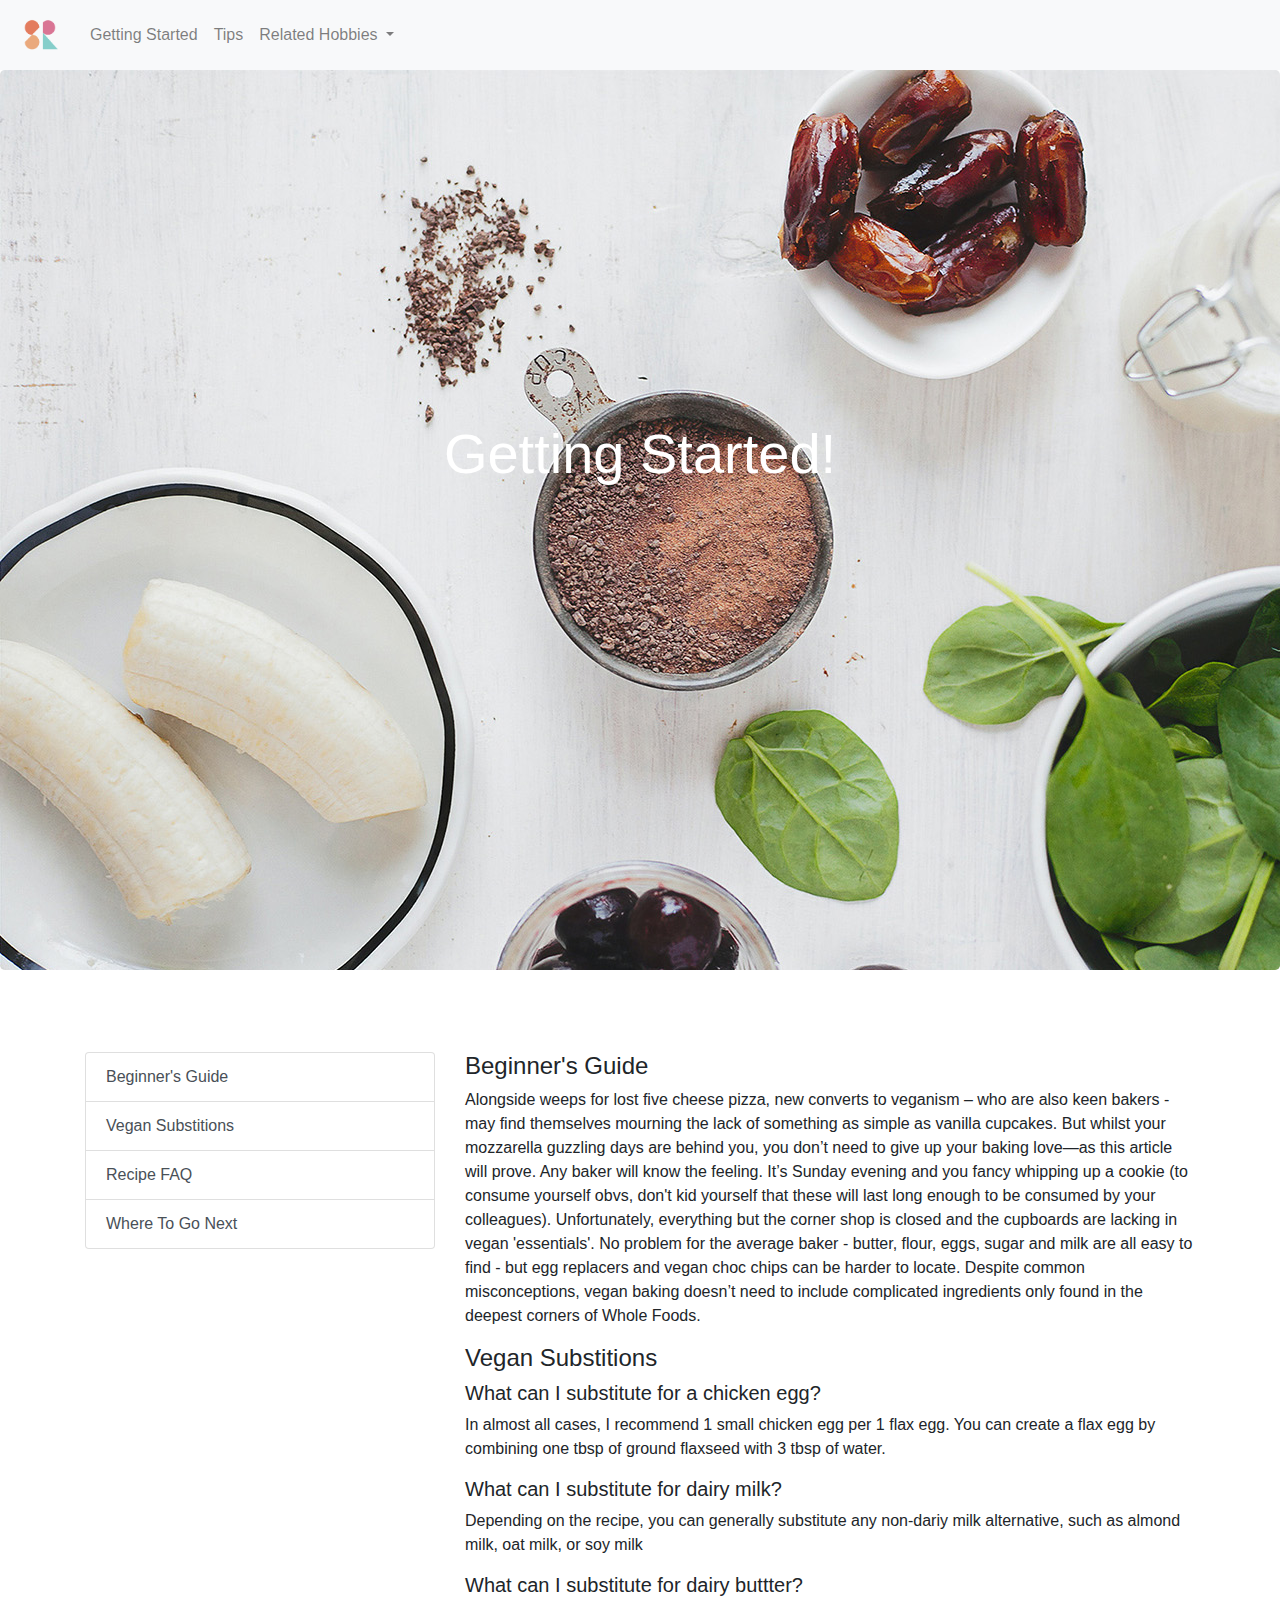
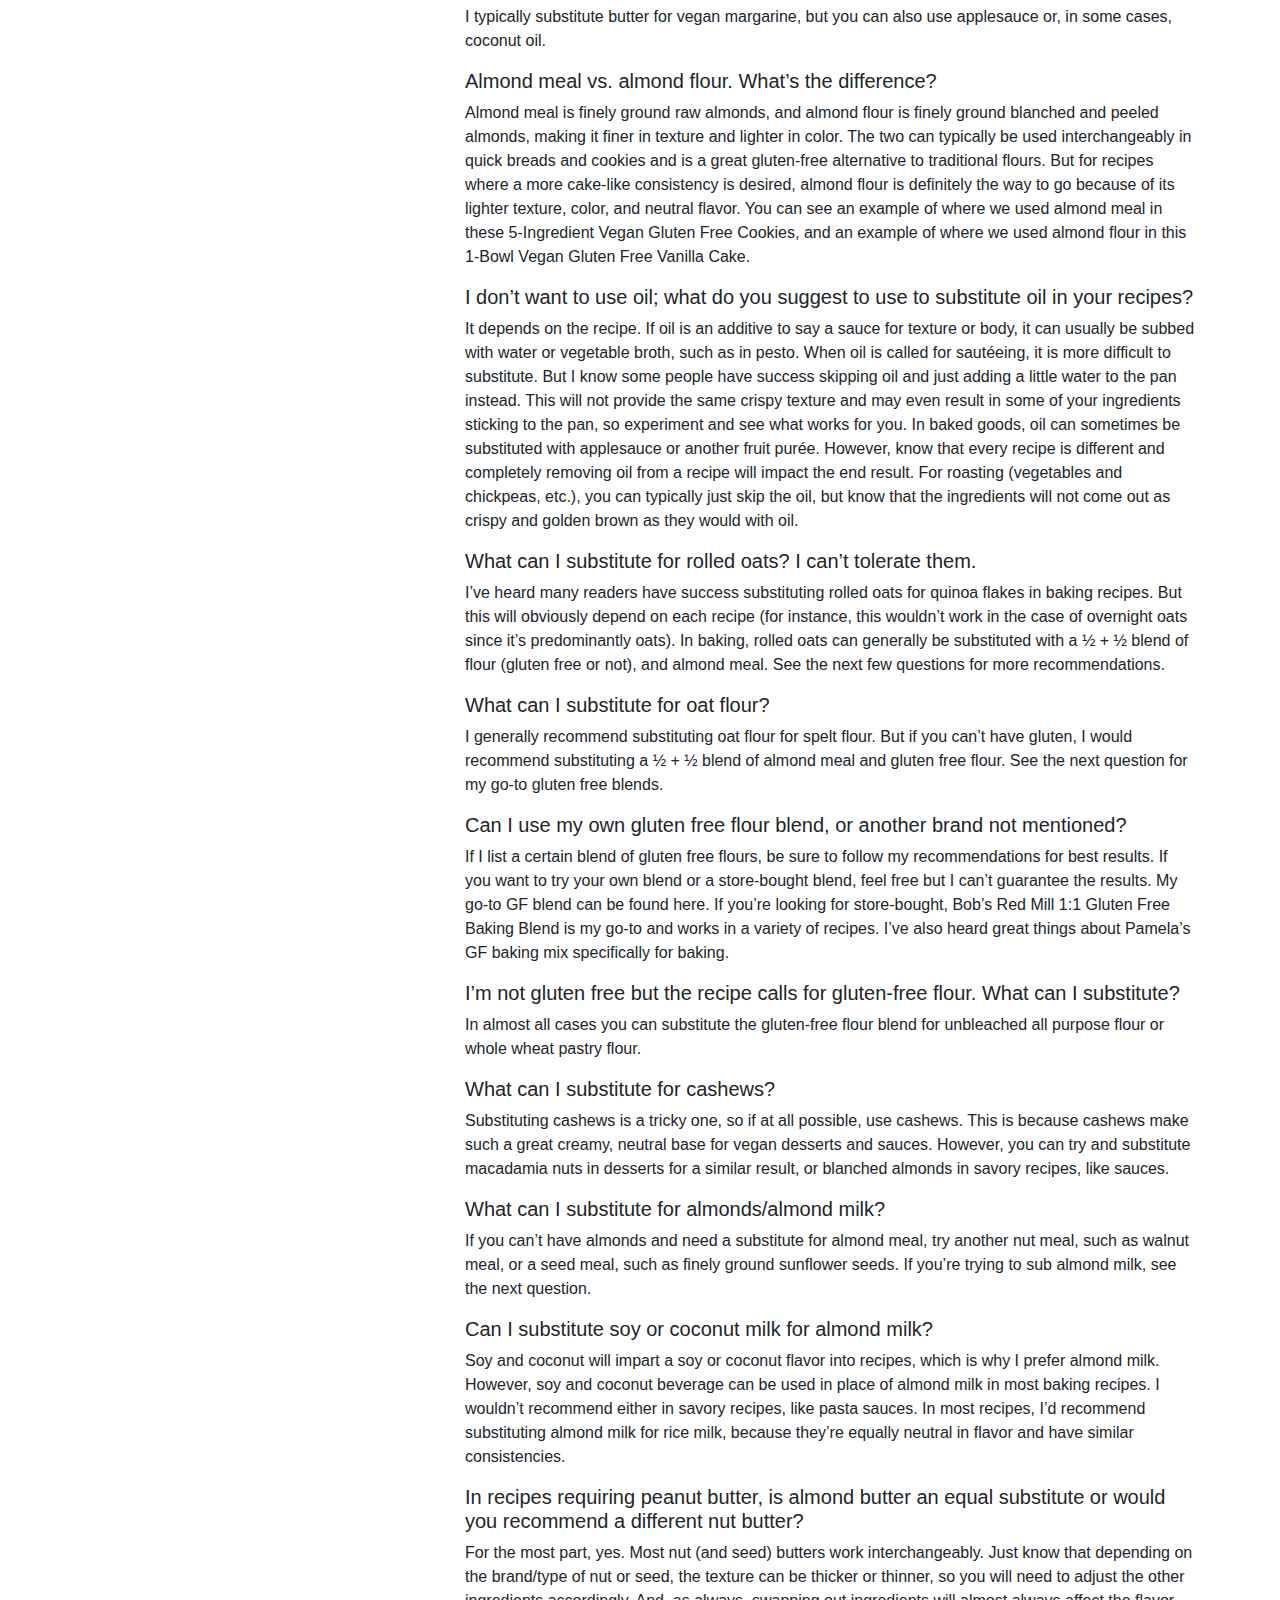
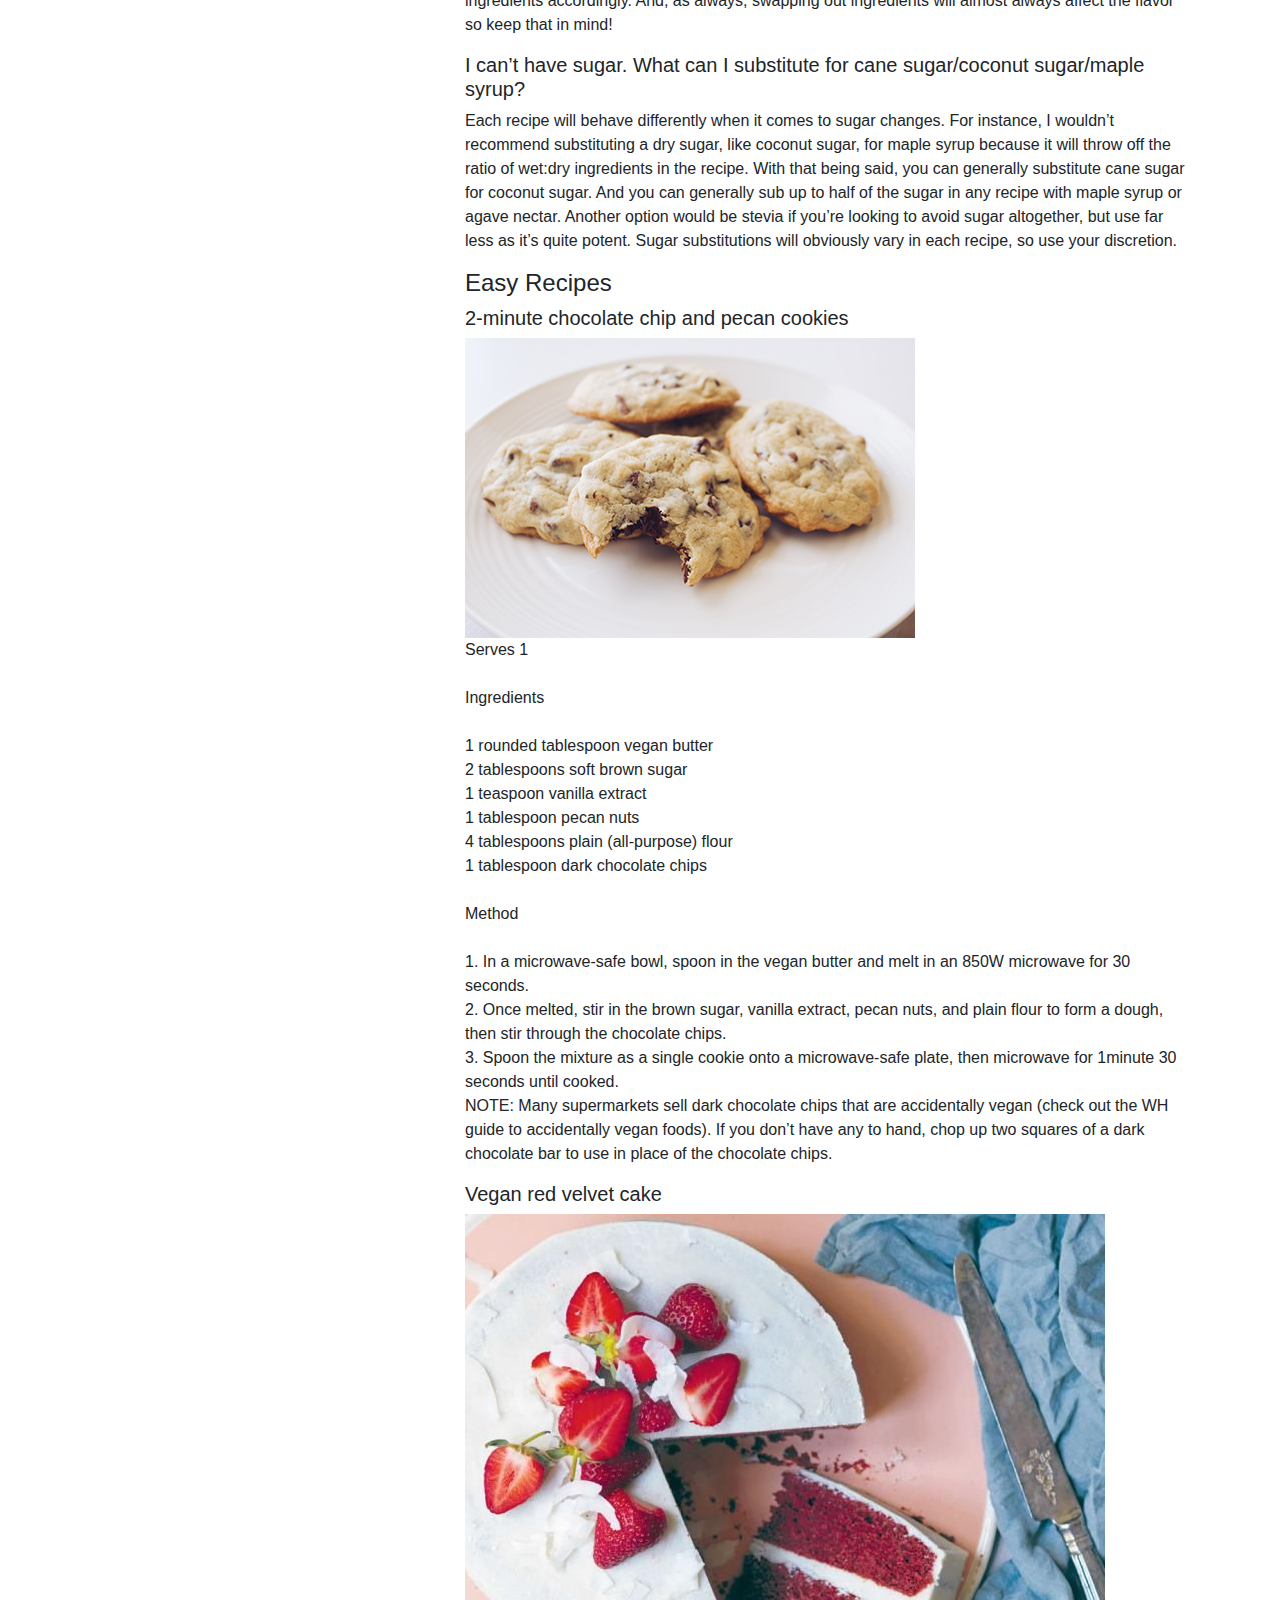
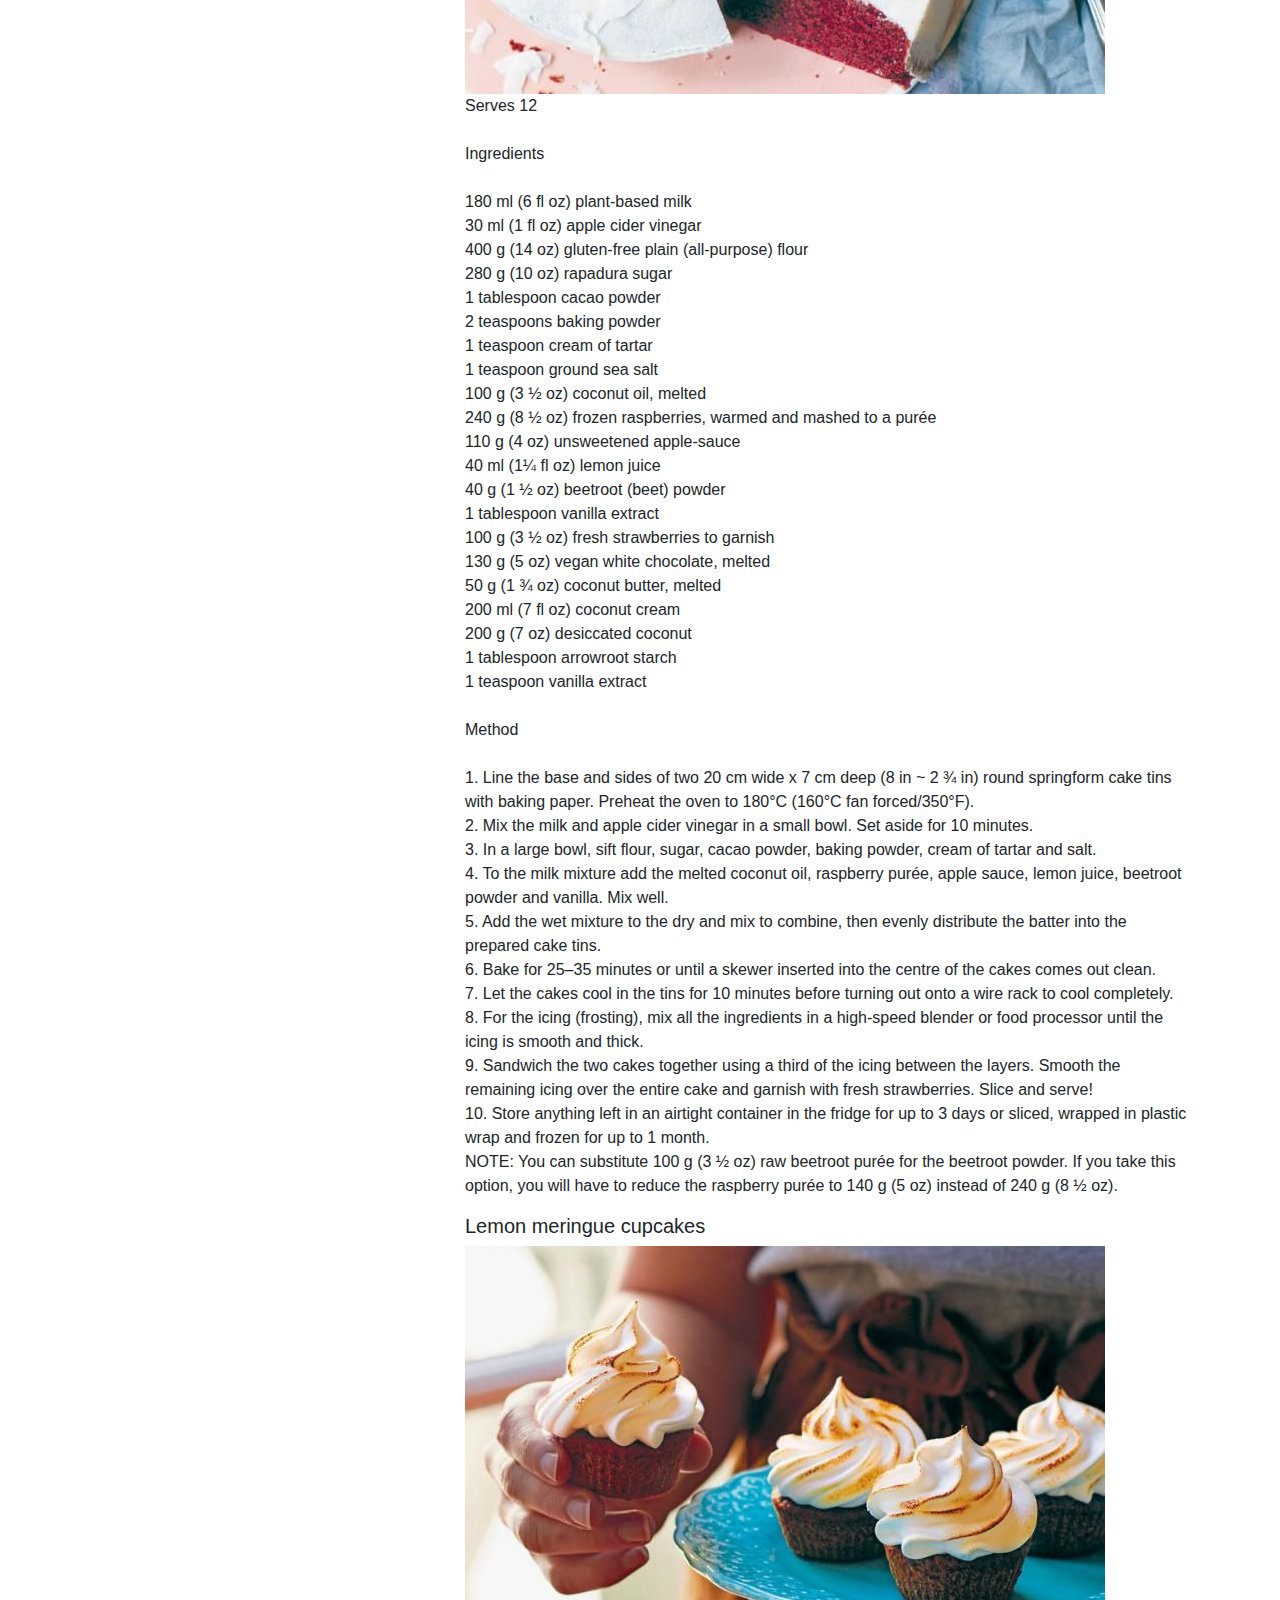
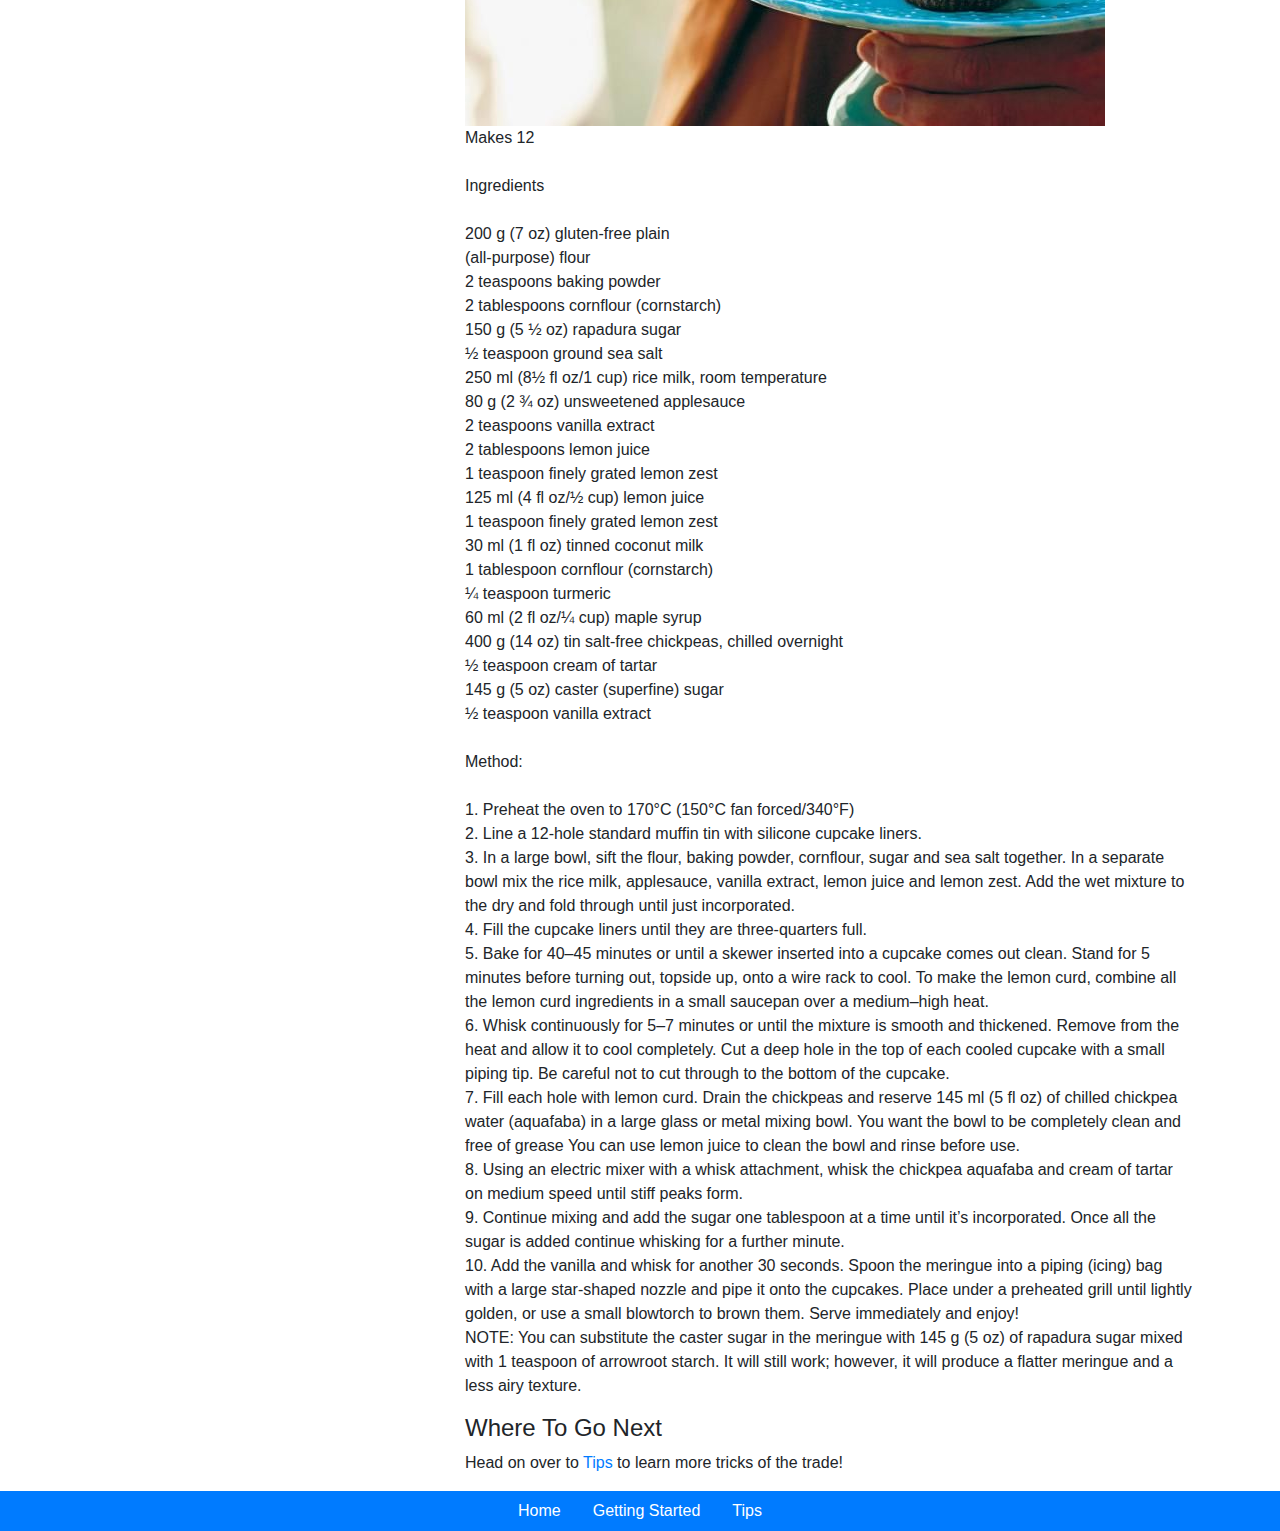
==== start.html @ 3a3c71f6 "Full Website" ====
<!DOCTYPE html>
<html>
<head>
    <link rel="stylesheet" href="https://maxcdn.bootstrapcdn.com/bootstrap/4.0.0/css/bootstrap.min.css" integrity="sha384-Gn5384xqQ1aoWXA+058RXPxPg6fy4IWvTNh0E263XmFcJlSAwiGgFAW/dAiS6JXm" crossorigin="anonymous">
    <link rel="stylesheet" href="css/index.css">
    <!-- Global site tag (gtag.js) - Google Analytics -->
<script async src="https://www.googletagmanager.com/gtag/js?id=G-01K3F61V5T"></script>
<script>
  window.dataLayer = window.dataLayer || [];
  function gtag(){dataLayer.push(arguments);}
  gtag('js', new Date());

  gtag('config', 'G-01K3F61V5T');
</script>
</head>
<body>
    <nav class="navbar navbar-expand-lg navbar-light bg-light">
        <a class="navbar-brand" href="index.html"><img src="images/logo-01.png"></a>
        <button class="navbar-toggler" type="button" data-toggle="collapse" data-target="#navbarSupportedContent" aria-controls="navbarSupportedContent" aria-expanded="false" aria-label="Toggle navigation">
          <span class="navbar-toggler-icon"></span>
        </button>
      
        <div class="collapse navbar-collapse" id="navbarSupportedContent">
          <ul class="navbar-nav mr-auto">
            <li class="nav-item">
              <a class="nav-link" href="start.html">Getting Started <span class="sr-only">(current)</span></a>
            </li>
            <li class="nav-item">
              <a class="nav-link" href="tips.html">Tips</a>
            </li>
            <li class="nav-item dropdown">
              <a class="nav-link dropdown-toggle" href="#" id="navbarDropdown" role="button" data-toggle="dropdown" aria-haspopup="true" aria-expanded="false">
                Related Hobbies
              </a>
              <div class="dropdown-menu" aria-labelledby="navbarDropdown">
                <a class="dropdown-item" href="https://morningchores.com/basic-cake-decoration-tips/" target="_blank">Cake Decorating</a>
                <a class="dropdown-item" href="https://earthofmaria.com/vegan-cooking-tips-for-beginners/" target="_blank">Vegan Cooking</a>
                <a class="dropdown-item" href="https://buffer.com/resources/blogging-advice-for-beginners-from-16-experts/" target="_blank">Vegan Blogging</a>
              </div>
            </li>
          </ul>
        </div>
      </nav>
      <div class="jumbotron start">
        <h1 class="display-4">Getting Started!</h1>
      </div>
      <div class="container">
        <div class="row">
          <div class="col-sm-4">
      <div id="list-example" class="list-group">
        <a class="list-group-item list-group-item-action" href="#list-item-1">Beginner's Guide</a>
        <a class="list-group-item list-group-item-action" href="#list-item-2">Vegan Substitions</a>
        <a class="list-group-item list-group-item-action" href="#list-item-3">Recipe FAQ</a>
        <a class="list-group-item list-group-item-action" href="#list-item-4">Where To Go Next</a>
      </div>
      </div>
      <div class="col-sm-8">
      <div data-spy="scroll" data-target="#list-example" data-offset="0" class="scrollspy-example">
        <h4 id="list-item-1">Beginner's Guide</h4>
        <p>Alongside weeps for lost five cheese pizza, new converts to veganism – who are also keen bakers - may find themselves mourning the lack of something as simple as vanilla cupcakes.

            But whilst your mozzarella guzzling days are behind you, you don’t need to give up your baking love—as this article will prove.
        
            Any baker will know the feeling. It’s Sunday evening and you fancy whipping up a cookie (to consume yourself obvs, don't kid yourself that these will last long enough to be consumed by your colleagues). Unfortunately, everything but the corner shop is closed and the cupboards are lacking in vegan 'essentials'.

            No problem for the average baker - butter, flour, eggs, sugar and milk are all easy to find - but egg replacers and vegan choc chips can be harder to locate. Despite common misconceptions, vegan baking doesn’t need to include complicated ingredients only found in the deepest corners of Whole Foods.</p>
        <h4 id="list-item-2">Vegan Substitions</h4>
        <h5>What can I substitute for a chicken egg?</h5>
        <p>In almost all cases, I recommend 1 small chicken egg per 1 flax egg. You can create a flax egg by combining one tbsp of ground flaxseed with 3 tbsp of water.
            
        <h5>What can I substitute for dairy milk?</h5>
        <p>Depending on the recipe, you can generally substitute any non-dariy milk alternative, such as almond milk, oat milk, or soy milk</p>

        <h5>What can I substitute for dairy buttter?</h5>
        <p>I typically substitute butter for vegan margarine, but you can also use applesauce or, in some cases, coconut oil.</p>
            
        <h5>Almond meal vs. almond flour. What’s the difference?</h5>
        <p>Almond meal is finely ground raw almonds, and almond flour is finely ground blanched and peeled almonds, making it finer in texture and lighter in color. The two can typically be used interchangeably in quick breads and cookies and is a great gluten-free alternative to traditional flours. But for recipes where a more cake-like consistency is desired, almond flour is definitely the way to go because of its lighter texture, color, and neutral flavor. You can see an example of where we used almond meal in these 5-Ingredient Vegan Gluten Free Cookies, and an example of where we used almond flour in this 1-Bowl Vegan Gluten Free Vanilla Cake.</p>
            
        <h5>I don’t want to use oil; what do you suggest to use to substitute oil in your recipes?</h5>
        <p>It depends on the recipe. If oil is an additive to say a sauce for texture or body, it can usually be subbed with water or vegetable broth, such as in pesto. When oil is called for sautéeing, it is more difficult to substitute. But I know some people have success skipping oil and just adding a little water to the pan instead. This will not provide the same crispy texture and may even result in some of your ingredients sticking to the pan, so experiment and see what works for you. In baked goods, oil can sometimes be substituted with applesauce or another fruit purée. However, know that every recipe is different and completely removing oil from a recipe will impact the end result. For roasting (vegetables and chickpeas, etc.), you can typically just skip the oil, but know that the ingredients will not come out as crispy and golden brown as they would with oil.</p>

        <h5>What can I substitute for rolled oats? I can’t tolerate them.</h5>
        <p>I’ve heard many readers have success substituting rolled oats for quinoa flakes in baking recipes. But this will obviously depend on each recipe (for instance, this wouldn’t work in the case of overnight oats since it’s predominantly oats). In baking, rolled oats can generally be substituted with a ½ + ½ blend of flour (gluten free or not), and almond meal. See the next few questions for more recommendations.</p>
                
        <h5>What can I substitute for oat flour?</h5>
        <p>I generally recommend substituting oat flour for spelt flour. But if you can’t have gluten, I would recommend substituting a ½ + ½ blend of almond meal and gluten free flour. See the next question for my go-to gluten free blends.</p>

        <h5>Can I use my own gluten free flour blend, or another brand not mentioned?</h5>
        <p>If I list a certain blend of gluten free flours, be sure to follow my recommendations for best results. If you want to try your own blend or a store-bought blend, feel free but I can’t guarantee the results. My go-to GF blend can be found here. If you’re looking for store-bought, Bob’s Red Mill 1:1 Gluten Free Baking Blend is my go-to and works in a variety of recipes. I’ve also heard great things about Pamela’s GF baking mix specifically for baking.</p>

        <h5>I’m not gluten free but the recipe calls for gluten-free flour. What can I substitute?</h5>
        <p>In almost all cases you can substitute the gluten-free flour blend for unbleached all purpose flour or whole wheat pastry flour.</p>

        <h5>What can I substitute for cashews?</h5>
        <p>Substituting cashews is a tricky one, so if at all possible, use cashews. This is because cashews make such a great creamy, neutral base for vegan desserts and sauces. However, you can try and substitute macadamia nuts in desserts for a similar result, or blanched almonds in savory recipes, like sauces.</p>

        <h5>What can I substitute for almonds/almond milk?</h5>
        <p>If you can’t have almonds and need a substitute for almond meal, try another nut meal, such as walnut meal, or a seed meal, such as finely ground sunflower seeds. If you’re trying to sub almond milk, see the next question.</p>

        <h5>Can I substitute soy or coconut milk for almond milk?</h5>
        <p>Soy and coconut will impart a soy or coconut flavor into recipes, which is why I prefer almond milk. However, soy and coconut beverage can be used in place of almond milk in most baking recipes. I wouldn’t recommend either in savory recipes, like pasta sauces. In most recipes, I’d recommend substituting almond milk for rice milk, because they’re equally neutral in flavor and have similar consistencies.</p>

        <h5>In recipes requiring peanut butter, is almond butter an equal substitute or would you recommend a different nut butter?</h5>
        <p>For the most part, yes. Most nut (and seed) butters work interchangeably. Just know that depending on the brand/type of nut or seed, the texture can be thicker or thinner, so you will need to adjust the other ingredients accordingly. And, as always, swapping out ingredients will almost always affect the flavor so keep that in mind!</p>

        <h5>I can’t have sugar. What can I substitute for cane sugar/coconut sugar/maple syrup?</h5>
        <p>Each recipe will behave differently when it comes to sugar changes. For instance, I wouldn’t recommend substituting a dry sugar, like coconut sugar, for maple syrup because it will throw off the ratio of wet:dry ingredients in the recipe. With that being said, you can generally substitute cane sugar for coconut sugar. And you can generally sub up to half of the sugar in any recipe with maple syrup or agave nectar. Another option would be stevia if you’re looking to avoid sugar altogether, but use far less as it’s quite potent. Sugar substitutions will obviously vary in each recipe, so use your discretion.</p>
        <h4 id="list-item-3">Easy Recipes</h4>
        <h5>2-minute chocolate chip and pecan cookies</h5>
        <img src="images/cookies.jpg">
        <p>Serves 1<br><br>

            Ingredients<br><br>
            
            1 rounded tablespoon vegan butter<br>
            2 tablespoons soft brown sugar<br>
            1 teaspoon vanilla extract<br>
            1 tablespoon pecan nuts<br>
            4 tablespoons plain (all-purpose) flour<br>
            1 tablespoon dark chocolate chips<br><br>

            Method<br><br>
            
            1. In a microwave-safe bowl, spoon in the vegan butter and melt in an 850W microwave for 30 seconds.<br>
            
            2. Once melted, stir in the brown sugar, vanilla extract, pecan nuts, and plain flour to form a dough, then stir through the chocolate chips.<br>
            
            3. Spoon the mixture as a single cookie onto a microwave-safe plate, then microwave for 1minute 30 seconds until cooked.<br>
            
            NOTE: Many supermarkets sell dark chocolate chips that are accidentally vegan (check out the WH guide to accidentally vegan foods). If you don’t have any to hand, chop up two squares of a dark chocolate bar to use in place of the chocolate chips.</p>
        <h5>Vegan red velvet cake</h5> 
        <img src="images/red-velvet.jpg"> 
        <p>Serves 12<br><br>

            Ingredients<br><br>
            
            180 ml (6 fl oz) plant-based milk<br>
            30 ml (1 fl oz) apple cider vinegar<br>
            400 g (14 oz) gluten-free plain (all-purpose) flour<br>
            280 g (10 oz) rapadura sugar<br>
            1 tablespoon cacao powder<br>
            2 teaspoons baking powder<br>
            1 teaspoon cream of tartar<br>
            1 teaspoon ground sea salt<br>
            100 g (3 ½ oz) coconut oil, melted<br>
            240 g (8 ½ oz) frozen raspberries, warmed and mashed to a purée<br>
            110 g (4 oz) unsweetened apple-sauce<br>
            40 ml (1¼ fl oz) lemon juice<br>
            40 g (1 ½ oz) beetroot (beet) powder<br>
            1 tablespoon vanilla extract<br>
            100 g (3 ½ oz) fresh strawberries to garnish<br>
            130 g (5 oz) vegan white chocolate, melted<br>
            50 g (1 ¾ oz) coconut butter, melted<br>
            200 ml (7 fl oz) coconut cream<br>
            200 g (7 oz) desiccated coconut<br>
            1 tablespoon arrowroot starch<br>
            1 teaspoon vanilla extract<br><br>

            Method<br><br>

            1. Line the base and sides of two 20 cm wide x 7 cm deep (8 in ~ 2 ¾ in) round springform cake tins with baking paper. Preheat the oven to 180°C (160°C fan forced/350°F).<br>
            
            2. Mix the milk and apple cider vinegar in a small bowl. Set aside for 10 minutes.<br>
            
            3. In a large bowl, sift flour, sugar, cacao powder, baking powder, cream of tartar and salt.<br>
            
            4. To the milk mixture add the melted coconut oil, raspberry purée, apple sauce, lemon juice, beetroot powder and vanilla. Mix well.<br>
            
            5. Add the wet mixture to the dry and mix to combine, then evenly distribute the batter into the prepared cake tins.<br>
            
            6. Bake for 25–35 minutes or until a skewer inserted into the centre of the cakes comes out clean.<br>
            
            7. Let the cakes cool in the tins for 10 minutes before turning out onto a wire rack to cool completely.<br>
            
            8. For the icing (frosting), mix all the ingredients in a high-speed blender or food processor until the icing is smooth and thick.<br>
            
            9. Sandwich the two cakes together using a third of the icing between the layers. Smooth the remaining icing over the entire cake and garnish with fresh strawberries. Slice and serve!<br>
            
            10. Store anything left in an airtight container in the fridge for up to 3 days or sliced, wrapped in plastic wrap and frozen for up to 1 month.<br>
            
            NOTE: You can substitute 100 g (3 ½ oz) raw beetroot purée for the beetroot powder. If you take this option, you will have to reduce the raspberry purée to 140 g (5 oz) instead of 240 g (8 ½ oz).</p>
        <h5>Lemon meringue cupcakes</h5>  
        <img src="images/lemon_merigue_cupcakes__medium_4x3.jpg">
        <p>Makes 12<br><br>

            Ingredients<br><br>
            
            200 g (7 oz) gluten-free plain<br>
            (all-purpose) flour<br>
            2 teaspoons baking powder<br>
            2 tablespoons cornflour (cornstarch)<br>
            150 g (5 ½ oz) rapadura sugar<br>
            ½ teaspoon ground sea salt<br>
            250 ml (8½ fl oz/1 cup) rice milk,
            room temperature<br>
            80 g (2 ¾ oz) unsweetened applesauce<br>
            2 teaspoons vanilla extract<br>
            2 tablespoons lemon juice<br>
            1 teaspoon finely grated lemon zest<br>
            125 ml (4 fl oz/½ cup) lemon juice<br>
            1 teaspoon finely grated lemon zest<br>
            30 ml (1 fl oz) tinned coconut milk<br>
            1 tablespoon cornflour (cornstarch)<br>
            ¼ teaspoon turmeric<br>
            60 ml (2 fl oz/¼ cup) maple syrup<br>
            400 g (14 oz) tin salt-free chickpeas,
            chilled overnight<br>
            ½ teaspoon cream of tartar<br>
            145 g (5 oz) caster (superfine) sugar<br>
            ½ teaspoon vanilla extract<br><br>

            Method:<br><br>
            
            1. Preheat the oven to 170°C (150°C fan forced/340°F)<br>
            
            2. Line a 12-hole standard muffin tin with silicone cupcake liners.<br>
            
            3. In a large bowl, sift the flour, baking powder, cornflour, sugar and sea salt together. In a separate bowl mix the rice milk, applesauce, vanilla extract, lemon juice and lemon zest. Add the wet mixture to the dry and fold through until just incorporated.<br>
            
            4. Fill the cupcake liners until they are three-quarters full.<br>
            
            5. Bake for 40–45 minutes or until a skewer inserted into a cupcake comes out clean. Stand for 5 minutes before turning out, topside up, onto a wire rack to cool. To make the lemon curd, combine all the lemon curd ingredients in a small saucepan over a medium–high heat.<br>
            
            6. Whisk continuously for 5–7 minutes or until the mixture is smooth and thickened. Remove from the heat and allow it to cool completely. Cut a deep hole in the top of each cooled cupcake with a small piping tip. Be careful not to cut through to the bottom of the cupcake.<br>
            
            7. Fill each hole with lemon curd. Drain the chickpeas and reserve 145 ml (5 fl oz) of chilled chickpea water (aquafaba) in a large glass or metal mixing bowl. You want the bowl to be completely clean and free of grease You can use lemon juice to clean the bowl and rinse before use.<br>
            
            8. Using an electric mixer with a whisk attachment, whisk the chickpea aquafaba and cream of tartar on medium speed until stiff peaks form.<br>
            
            9. Continue mixing and add the sugar one tablespoon at a time until it’s incorporated. Once all the sugar is added continue whisking for a further minute.<br>
            
            10. Add the vanilla and whisk for another 30 seconds. Spoon the meringue into a piping (icing) bag with a large star-shaped nozzle and pipe it onto the cupcakes. Place under a preheated grill until lightly golden, or use a small blowtorch to brown them. Serve immediately and enjoy!<br>
            
            NOTE: You can substitute the caster sugar in the meringue with 145 g (5 oz) of rapadura sugar mixed with 1 teaspoon of arrowroot starch. It will still work; however, it will produce a flatter meringue and a less airy texture.</p>
        <h4 id="list-item-4">Where To Go Next</h4>
        <p>Head on over to <a href="#">Tips</a> to learn more tricks of the trade!</p>
      </div>
      </div>
      </div>
      </div>
<!-- footer -->
    <footer class="standard">
        <ul class="nav justify-content-center">
            <li class="nav-item">
                <a class="nav-link" href="index.html">Home</a>
            </li>
            <li class="nav-item">
                <a class="nav-link" href="start.html">Getting Started</a>
            </li>
            <li class="nav-item">
                <a class="nav-link" href="tips.html">Tips</a>
            </li>
        </ul>
    </footer>
</body>
<script src="https://code.jquery.com/jquery-3.2.1.slim.min.js" integrity="sha384-KJ3o2DKtIkvYIK3UENzmM7KCkRr/rE9/Qpg6aAZGJwFDMVNA/GpGFF93hXpG5KkN" crossorigin="anonymous"></script>
<script src="https://cdnjs.cloudflare.com/ajax/libs/popper.js/1.12.9/umd/popper.min.js" integrity="sha384-ApNbgh9B+Y1QKtv3Rn7W3mgPxhU9K/ScQsAP7hUibX39j7fakFPskvXusvfa0b4Q" crossorigin="anonymous"></script>
<script src="https://maxcdn.bootstrapcdn.com/bootstrap/4.0.0/js/bootstrap.min.js" integrity="sha384-JZR6Spejh4U02d8jOt6vLEHfe/JQGiRRSQQxSfFWpi1MquVdAyjUar5+76PVCmYl" crossorigin="anonymous"></script>
</html>
---- css/index.css ----
.navbar-brand img{
    width: 50px !important;
    height auto !important;
}

.jumbotron {
    background-image: url(../images/cupcakes-light.jpg);
    height: 100vh !important;
    width: auto;
    text-align: center;
    padding-top: 350px;
}

.container {
    padding-top: 50px !important;
}

.standard {
    background-color: #007bff;
}

.standard a {
    color: white !important;
}

.start {
    background-image: url(../images/ingredients.jpg);
    height: 100vh;
    width: auto;
    text-align: center;
}

.start h1 {
    color: white;
}

.tips {
    background-image: url(../images/tips.jpg);
    height: 100vh;
    width: auto;
    text-align: center;
    color: white;
}
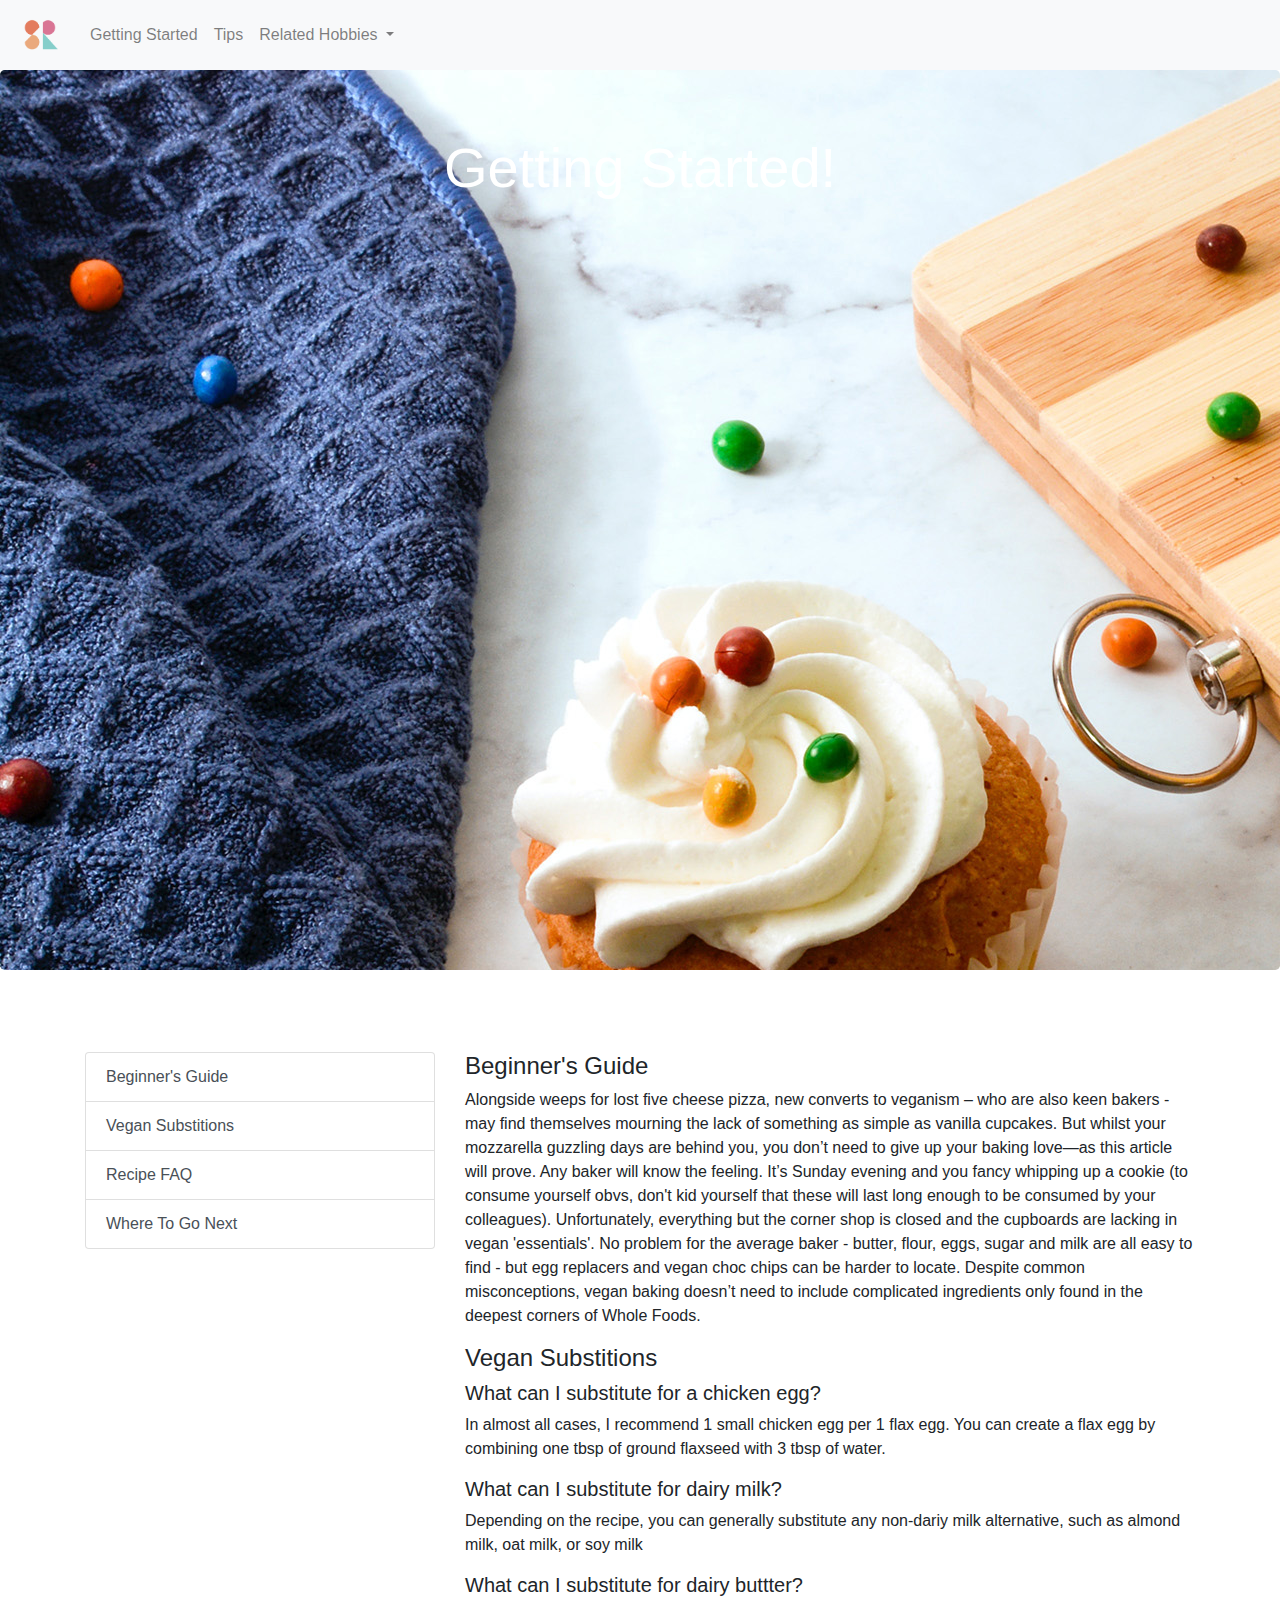
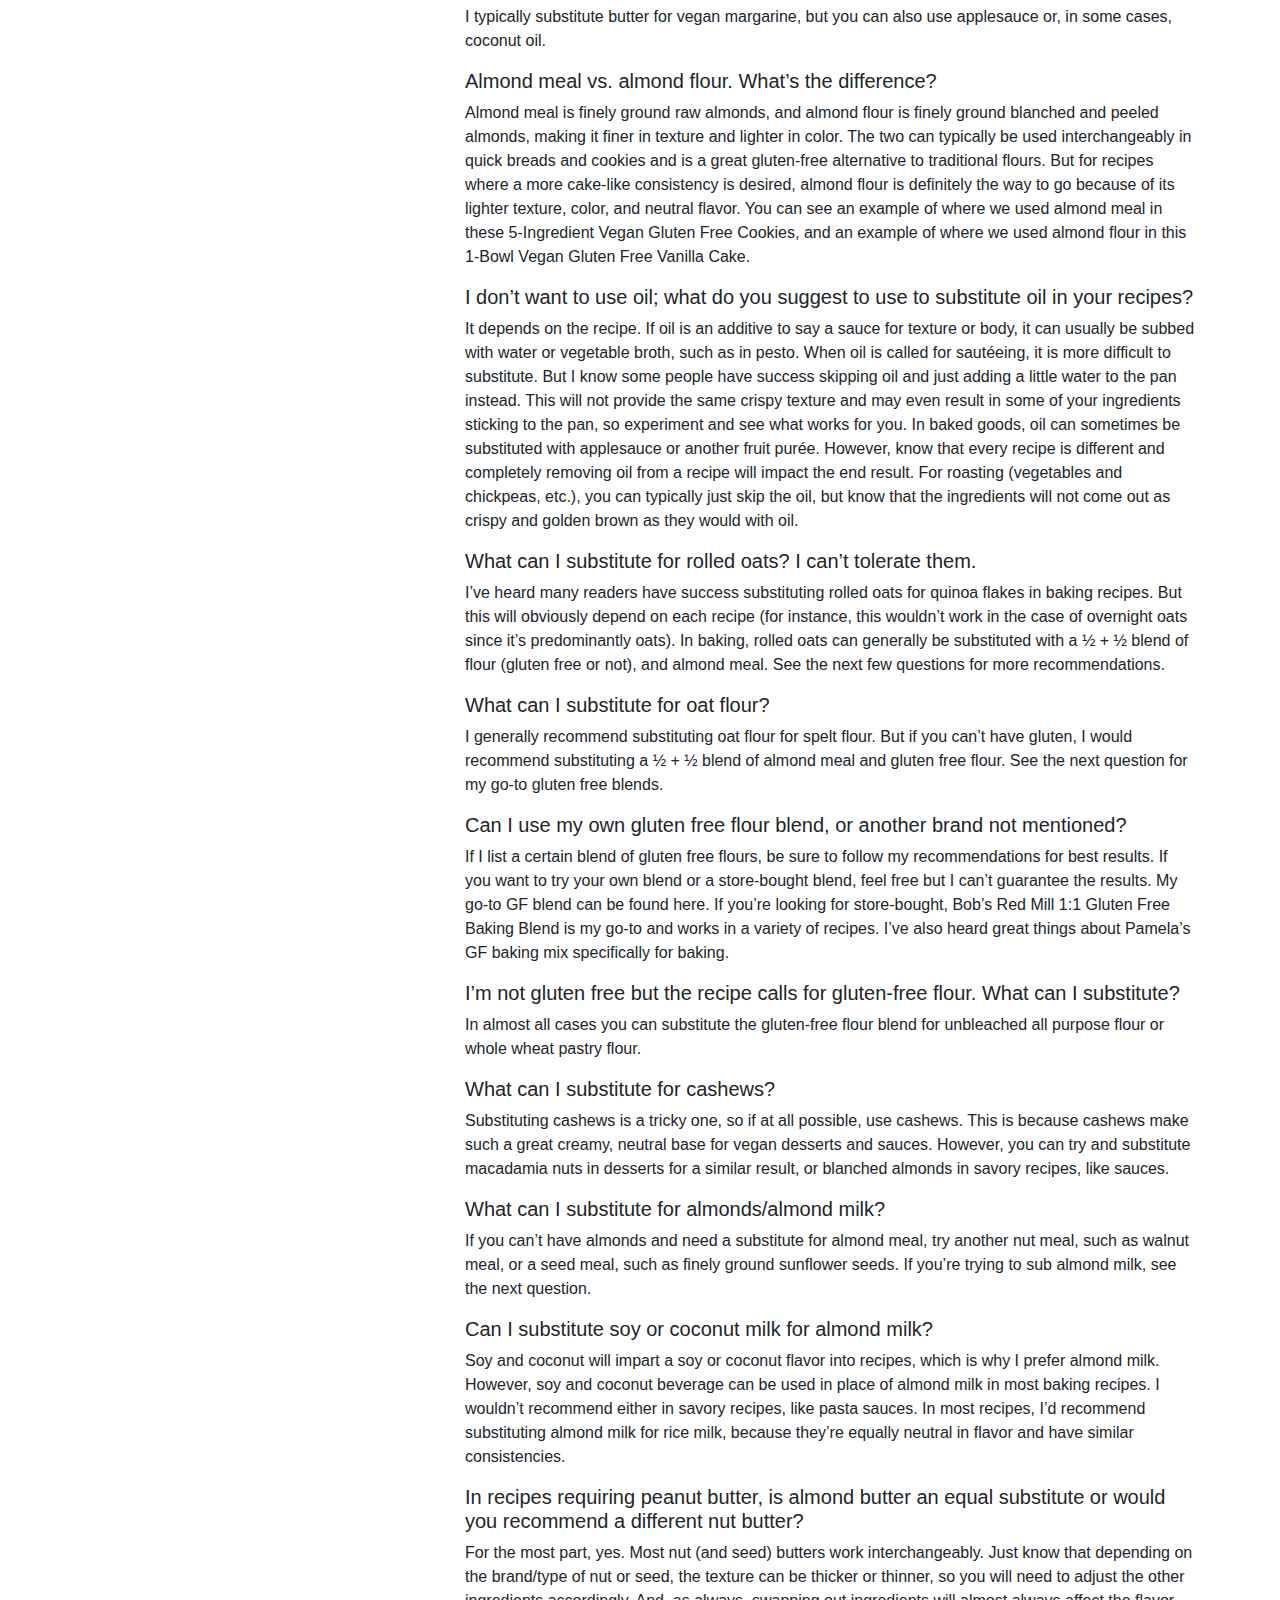
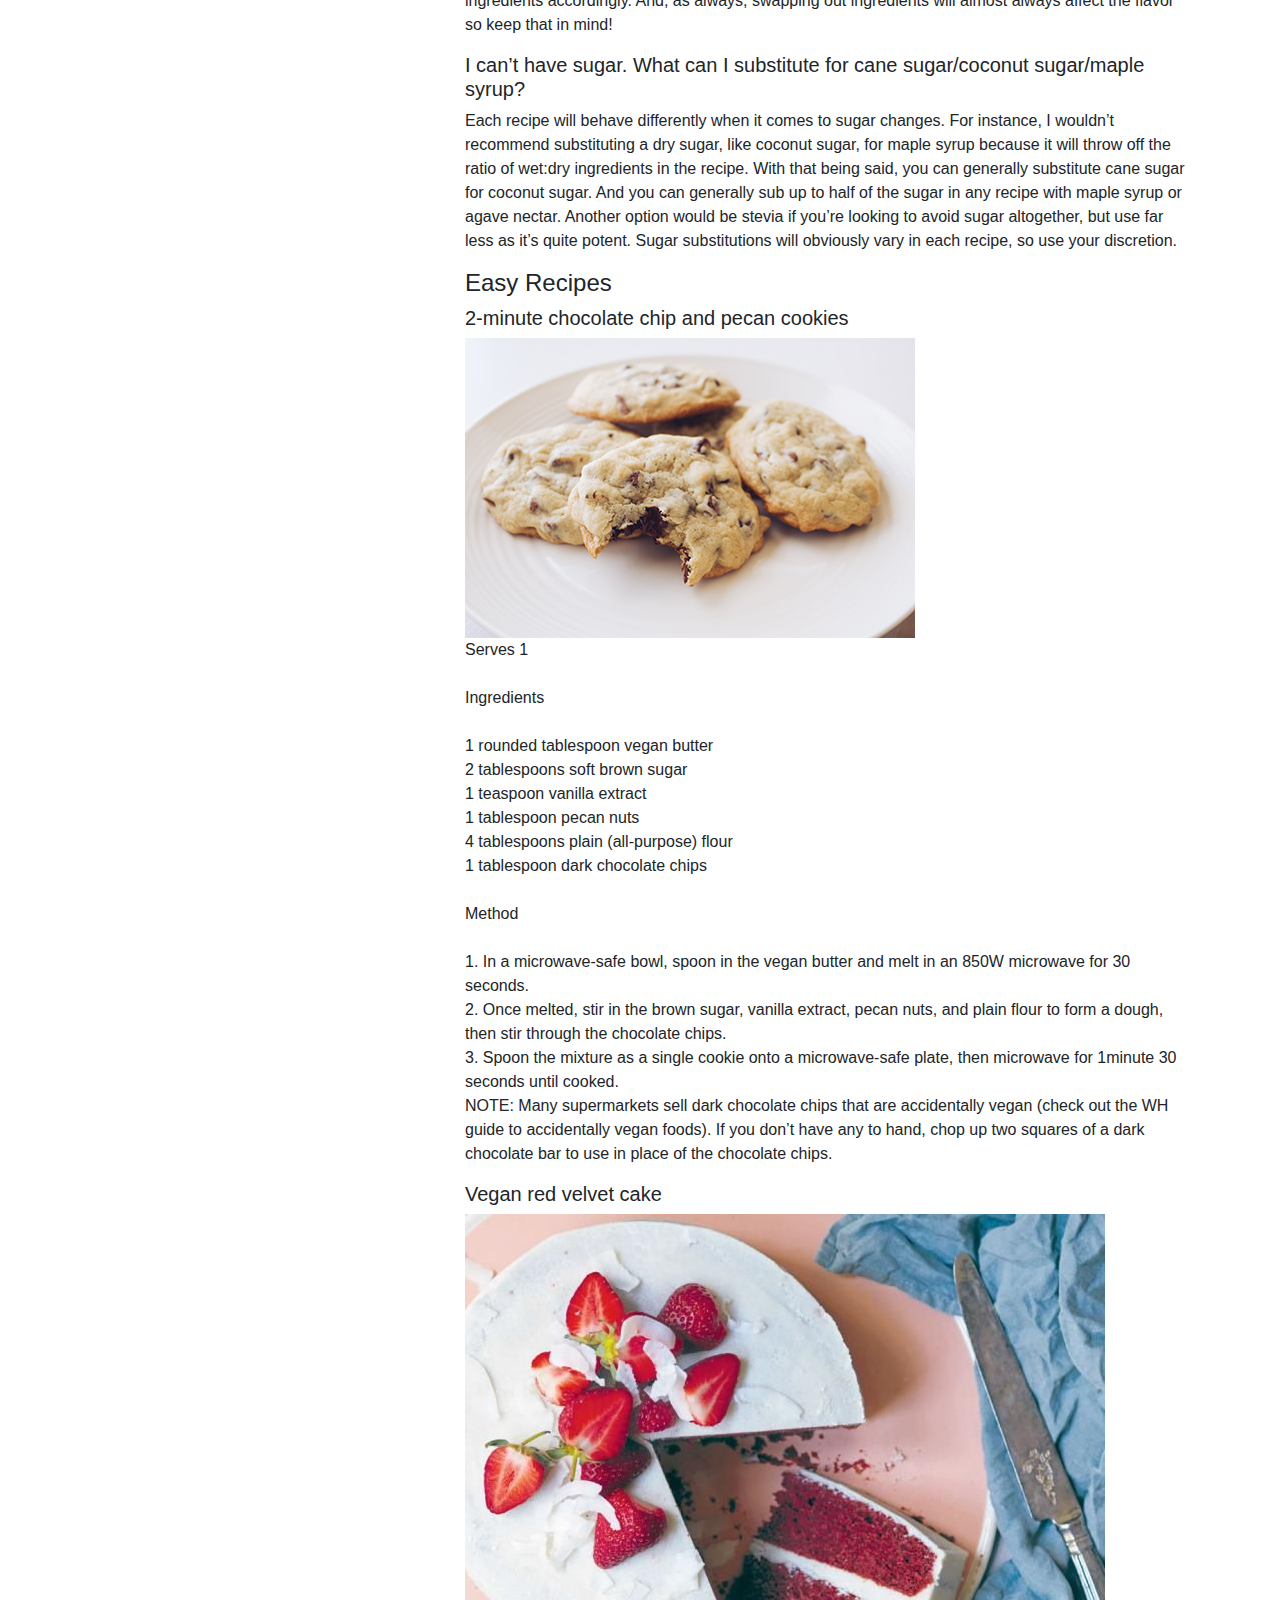
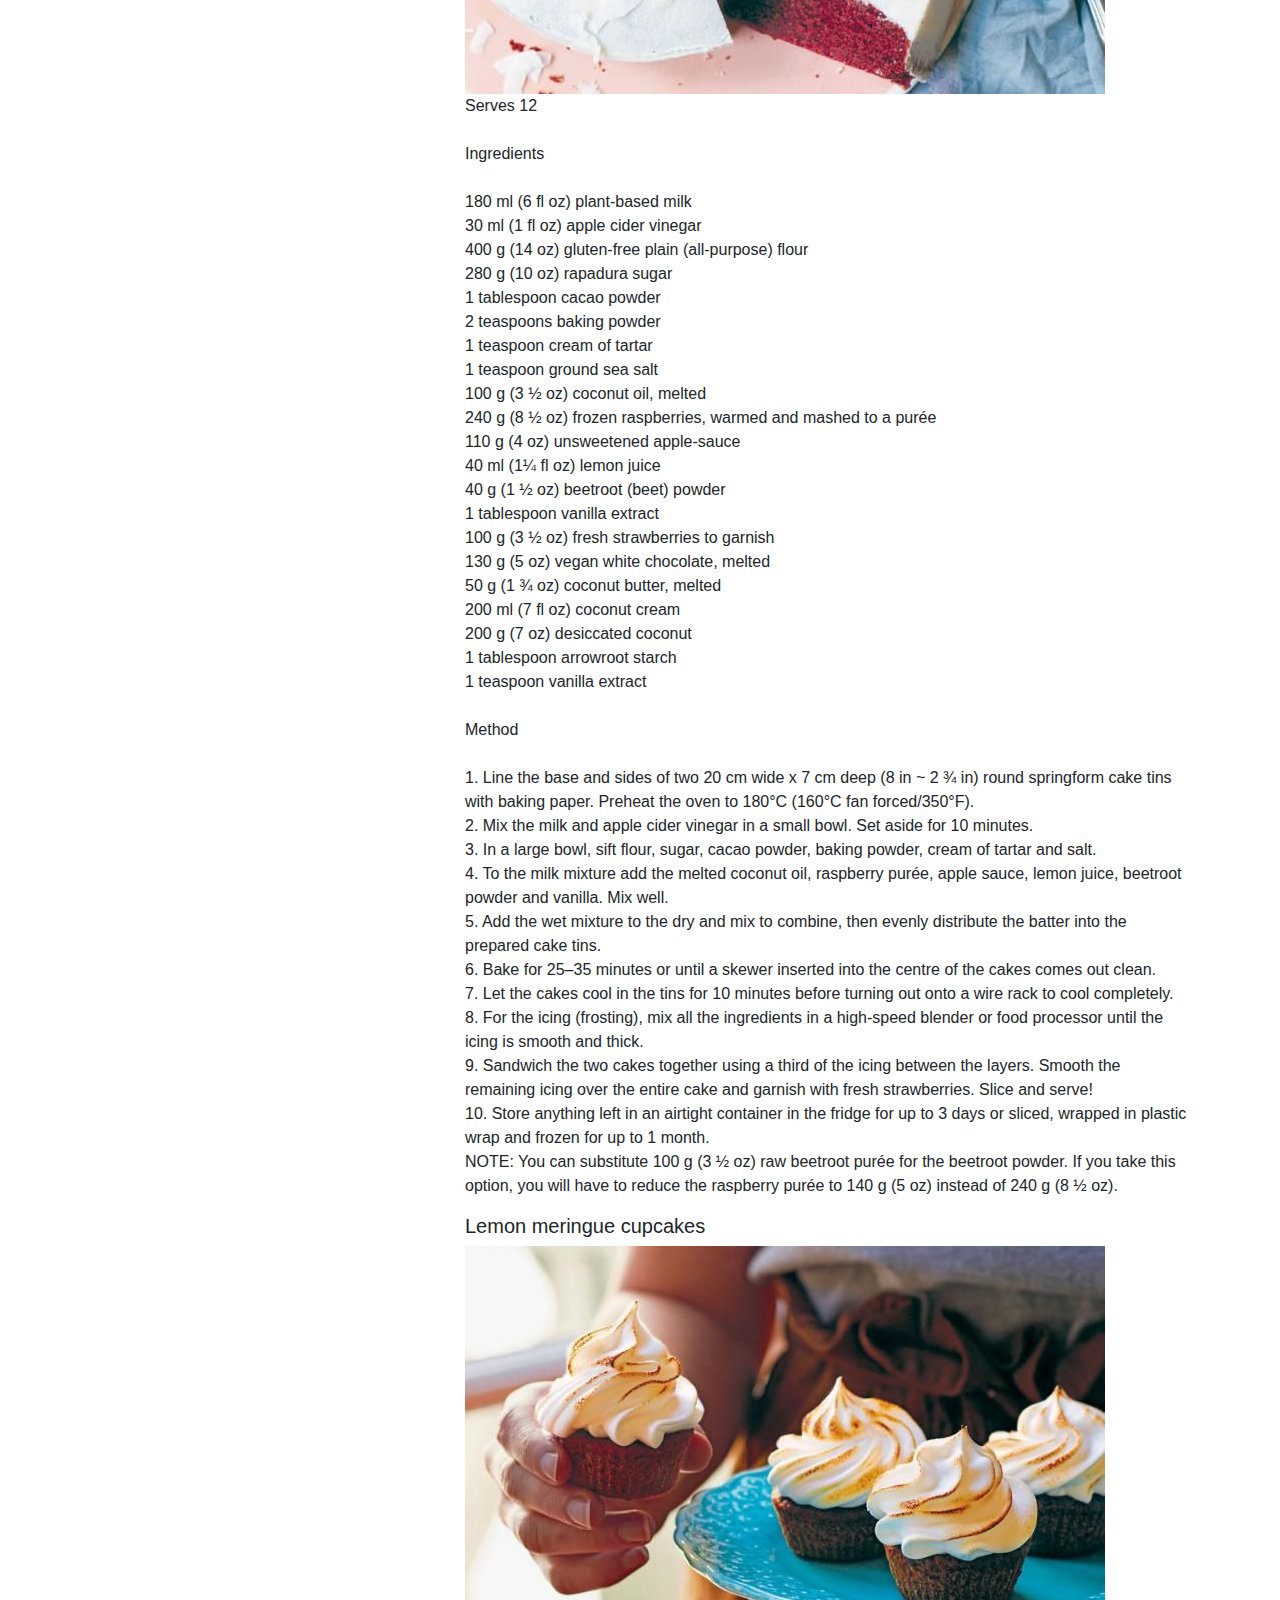
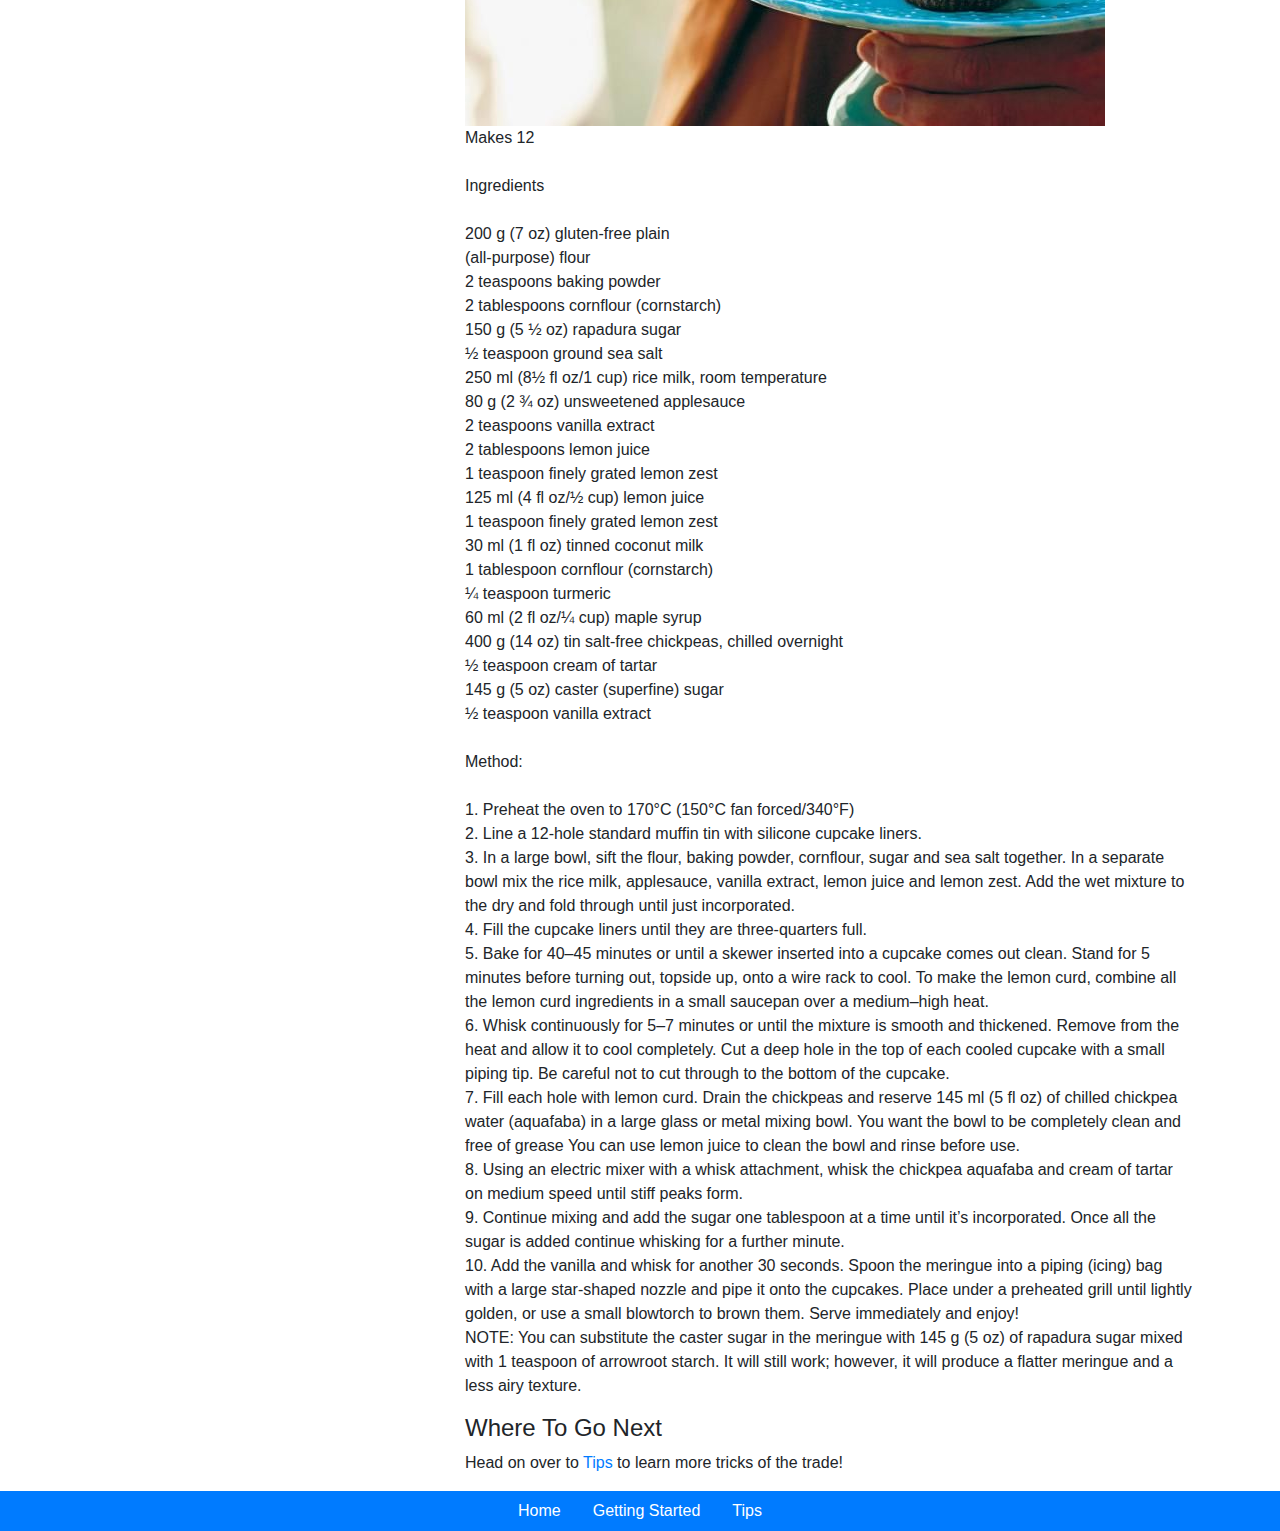
==== commit 11a97c57: "Fixing Background Repeat Issue" ====
--- a/start.html
+++ b/start.html
@@ -11,6 +11,17 @@
   gtag('js', new Date());
 
   gtag('config', 'G-01K3F61V5T');
+</script>
+<!-- Hotjar Tracking Code for https://margaretrosegrayson.github.io/ux_ui_hw_21/ -->
+<script>
+    (function(h,o,t,j,a,r){
+        h.hj=h.hj||function(){(h.hj.q=h.hj.q||[]).push(arguments)};
+        h._hjSettings={hjid:2182798,hjsv:6};
+        a=o.getElementsByTagName('head')[0];
+        r=o.createElement('script');r.async=1;
+        r.src=t+h._hjSettings.hjid+j+h._hjSettings.hjsv;
+        a.appendChild(r);
+    })(window,document,'https://static.hotjar.com/c/hotjar-','.js?sv=');
 </script>
 </head>
 <body>
@@ -234,7 +245,7 @@
             
             NOTE: You can substitute the caster sugar in the meringue with 145 g (5 oz) of rapadura sugar mixed with 1 teaspoon of arrowroot starch. It will still work; however, it will produce a flatter meringue and a less airy texture.</p>
         <h4 id="list-item-4">Where To Go Next</h4>
-        <p>Head on over to <a href="#">Tips</a> to learn more tricks of the trade!</p>
+        <p>Head on over to <a href="tips.html">Tips</a> to learn more tricks of the trade!</p>
       </div>
       </div>
       </div>
--- a/css/index.css
+++ b/css/index.css
@@ -4,11 +4,15 @@
 }
 
 .jumbotron {
-    background-image: url(../images/cupcakes-light.jpg);
+    background-image: url(../images/cupcakes.jpg);
     height: 100vh !important;
     width: auto;
     text-align: center;
+<<<<<<< Updated upstream
+=======
     padding-top: 350px;
+    background-repeat: no-repeat;
+>>>>>>> Stashed changes
 }
 
 .container {
@@ -21,6 +25,9 @@
 
 .standard a {
     color: white !important;
+<<<<<<< Updated upstream
+}
+=======
 }
 
 .start {
@@ -28,6 +35,7 @@
     height: 100vh;
     width: auto;
     text-align: center;
+    background-repeat: no-repeat;
 }
 
 .start h1 {
@@ -40,4 +48,6 @@
     width: auto;
     text-align: center;
     color: white;
-}+    background-repeat: no-repeat;
+}
+>>>>>>> Stashed changes
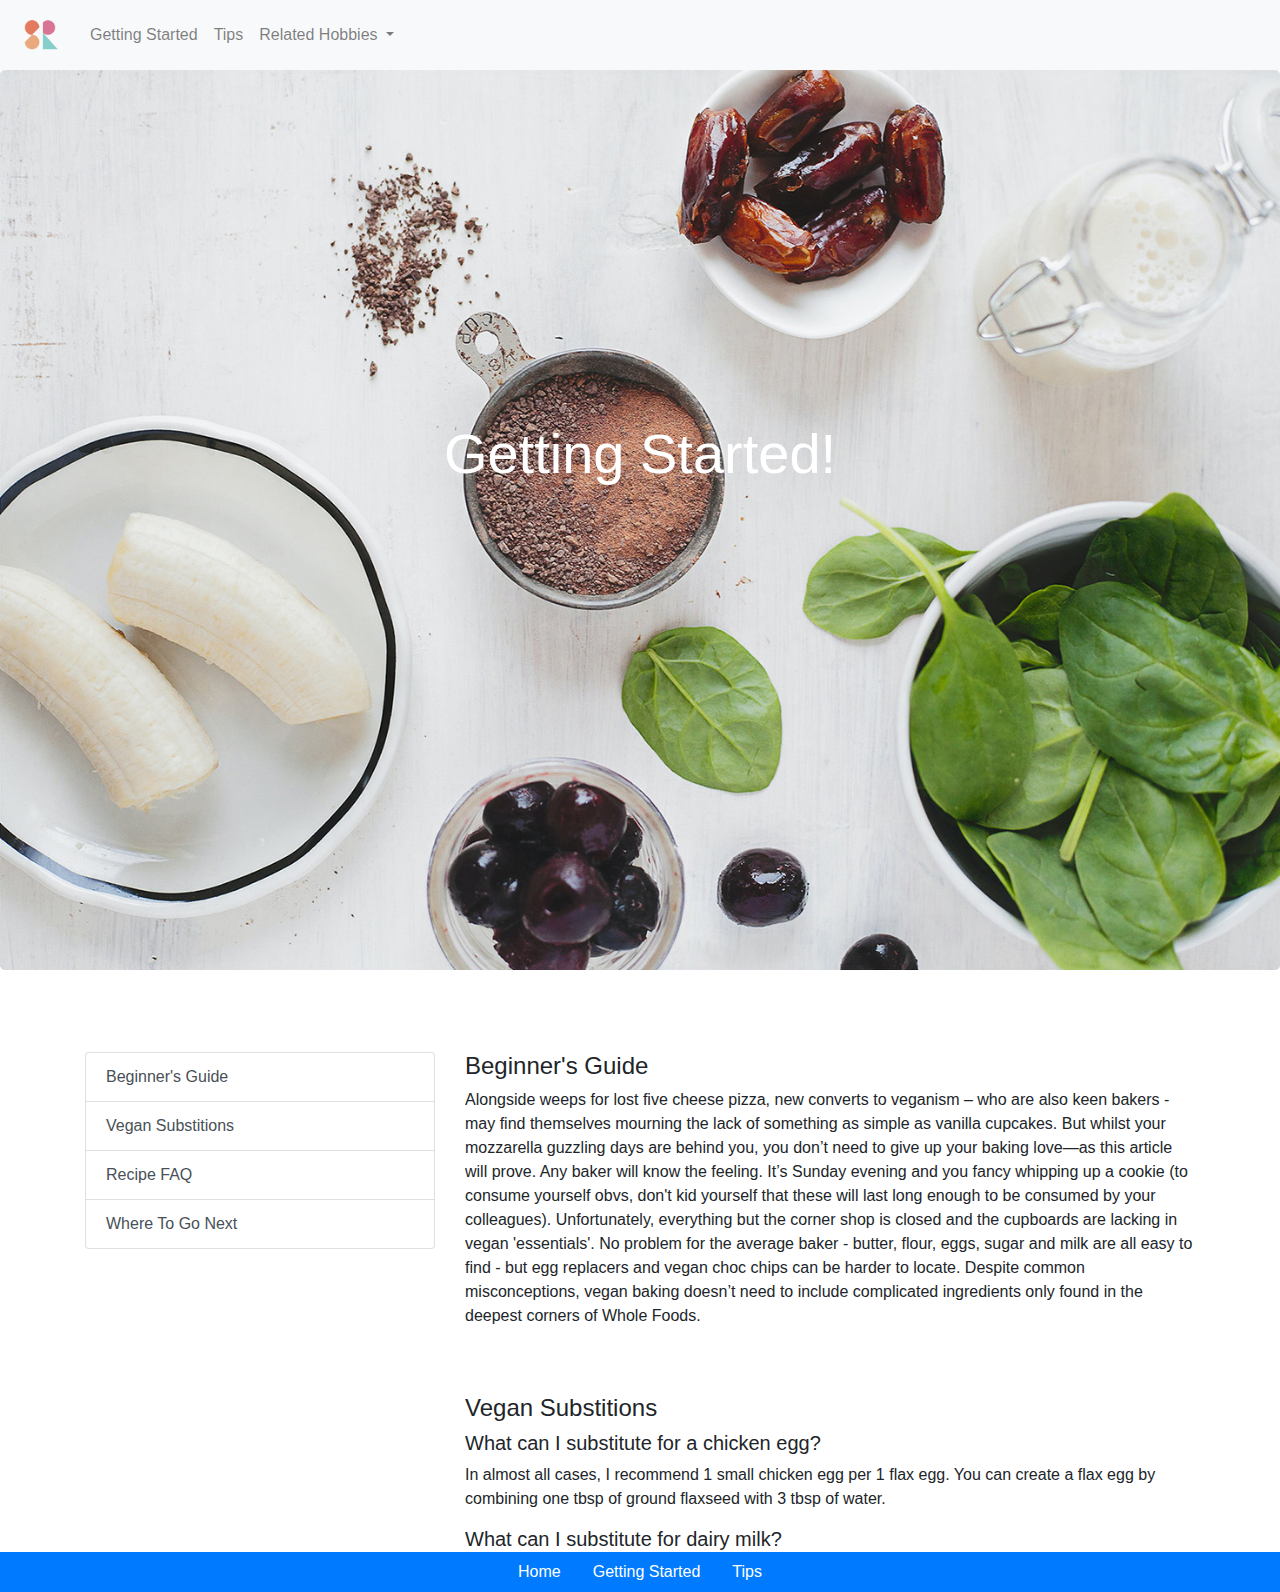
==== commit 42e3356d: "Changing Text to Infographic" ====
--- a/start.html
+++ b/start.html
@@ -66,9 +66,9 @@
       </div>
       </div>
       <div class="col-sm-8">
-      <div data-spy="scroll" data-target="#list-example" data-offset="0" class="scrollspy-example">
+      <div data-spy="scroll" data-target="#list-example" data-offset="0" class="scrollspy-example" style="overflow-y: scroll; height: 500px;">
         <h4 id="list-item-1">Beginner's Guide</h4>
-        <p>Alongside weeps for lost five cheese pizza, new converts to veganism – who are also keen bakers - may find themselves mourning the lack of something as simple as vanilla cupcakes.
+        <p class="section-1">Alongside weeps for lost five cheese pizza, new converts to veganism – who are also keen bakers - may find themselves mourning the lack of something as simple as vanilla cupcakes.
 
             But whilst your mozzarella guzzling days are behind you, you don’t need to give up your baking love—as this article will prove.
         
@@ -84,39 +84,9 @@
 
         <h5>What can I substitute for dairy buttter?</h5>
         <p>I typically substitute butter for vegan margarine, but you can also use applesauce or, in some cases, coconut oil.</p>
-            
-        <h5>Almond meal vs. almond flour. What’s the difference?</h5>
-        <p>Almond meal is finely ground raw almonds, and almond flour is finely ground blanched and peeled almonds, making it finer in texture and lighter in color. The two can typically be used interchangeably in quick breads and cookies and is a great gluten-free alternative to traditional flours. But for recipes where a more cake-like consistency is desired, almond flour is definitely the way to go because of its lighter texture, color, and neutral flavor. You can see an example of where we used almond meal in these 5-Ingredient Vegan Gluten Free Cookies, and an example of where we used almond flour in this 1-Bowl Vegan Gluten Free Vanilla Cake.</p>
-            
-        <h5>I don’t want to use oil; what do you suggest to use to substitute oil in your recipes?</h5>
-        <p>It depends on the recipe. If oil is an additive to say a sauce for texture or body, it can usually be subbed with water or vegetable broth, such as in pesto. When oil is called for sautéeing, it is more difficult to substitute. But I know some people have success skipping oil and just adding a little water to the pan instead. This will not provide the same crispy texture and may even result in some of your ingredients sticking to the pan, so experiment and see what works for you. In baked goods, oil can sometimes be substituted with applesauce or another fruit purée. However, know that every recipe is different and completely removing oil from a recipe will impact the end result. For roasting (vegetables and chickpeas, etc.), you can typically just skip the oil, but know that the ingredients will not come out as crispy and golden brown as they would with oil.</p>
-
-        <h5>What can I substitute for rolled oats? I can’t tolerate them.</h5>
-        <p>I’ve heard many readers have success substituting rolled oats for quinoa flakes in baking recipes. But this will obviously depend on each recipe (for instance, this wouldn’t work in the case of overnight oats since it’s predominantly oats). In baking, rolled oats can generally be substituted with a ½ + ½ blend of flour (gluten free or not), and almond meal. See the next few questions for more recommendations.</p>
-                
-        <h5>What can I substitute for oat flour?</h5>
-        <p>I generally recommend substituting oat flour for spelt flour. But if you can’t have gluten, I would recommend substituting a ½ + ½ blend of almond meal and gluten free flour. See the next question for my go-to gluten free blends.</p>
-
-        <h5>Can I use my own gluten free flour blend, or another brand not mentioned?</h5>
-        <p>If I list a certain blend of gluten free flours, be sure to follow my recommendations for best results. If you want to try your own blend or a store-bought blend, feel free but I can’t guarantee the results. My go-to GF blend can be found here. If you’re looking for store-bought, Bob’s Red Mill 1:1 Gluten Free Baking Blend is my go-to and works in a variety of recipes. I’ve also heard great things about Pamela’s GF baking mix specifically for baking.</p>
-
-        <h5>I’m not gluten free but the recipe calls for gluten-free flour. What can I substitute?</h5>
-        <p>In almost all cases you can substitute the gluten-free flour blend for unbleached all purpose flour or whole wheat pastry flour.</p>
-
-        <h5>What can I substitute for cashews?</h5>
-        <p>Substituting cashews is a tricky one, so if at all possible, use cashews. This is because cashews make such a great creamy, neutral base for vegan desserts and sauces. However, you can try and substitute macadamia nuts in desserts for a similar result, or blanched almonds in savory recipes, like sauces.</p>
-
-        <h5>What can I substitute for almonds/almond milk?</h5>
-        <p>If you can’t have almonds and need a substitute for almond meal, try another nut meal, such as walnut meal, or a seed meal, such as finely ground sunflower seeds. If you’re trying to sub almond milk, see the next question.</p>
-
-        <h5>Can I substitute soy or coconut milk for almond milk?</h5>
-        <p>Soy and coconut will impart a soy or coconut flavor into recipes, which is why I prefer almond milk. However, soy and coconut beverage can be used in place of almond milk in most baking recipes. I wouldn’t recommend either in savory recipes, like pasta sauces. In most recipes, I’d recommend substituting almond milk for rice milk, because they’re equally neutral in flavor and have similar consistencies.</p>
-
-        <h5>In recipes requiring peanut butter, is almond butter an equal substitute or would you recommend a different nut butter?</h5>
-        <p>For the most part, yes. Most nut (and seed) butters work interchangeably. Just know that depending on the brand/type of nut or seed, the texture can be thicker or thinner, so you will need to adjust the other ingredients accordingly. And, as always, swapping out ingredients will almost always affect the flavor so keep that in mind!</p>
-
-        <h5>I can’t have sugar. What can I substitute for cane sugar/coconut sugar/maple syrup?</h5>
-        <p>Each recipe will behave differently when it comes to sugar changes. For instance, I wouldn’t recommend substituting a dry sugar, like coconut sugar, for maple syrup because it will throw off the ratio of wet:dry ingredients in the recipe. With that being said, you can generally substitute cane sugar for coconut sugar. And you can generally sub up to half of the sugar in any recipe with maple syrup or agave nectar. Another option would be stevia if you’re looking to avoid sugar altogether, but use far less as it’s quite potent. Sugar substitutions will obviously vary in each recipe, so use your discretion.</p>
+
+        <img class="infographic" src="images/Substitutions-Infographic.jpg">
+            
         <h4 id="list-item-3">Easy Recipes</h4>
         <h5>2-minute chocolate chip and pecan cookies</h5>
         <img src="images/cookies.jpg">
--- a/css/index.css
+++ b/css/index.css
@@ -1,18 +1,17 @@
 .navbar-brand img{
     width: 50px !important;
-    height auto !important;
+    height auto;
 }
 
 .jumbotron {
-    background-image: url(../images/cupcakes.jpg);
+    background-image: url(../images/cupcakes-light.jpg);
     height: 100vh !important;
     width: auto;
     text-align: center;
-<<<<<<< Updated upstream
-=======
     padding-top: 350px;
     background-repeat: no-repeat;
->>>>>>> Stashed changes
+    background-size: cover;
+    padding-top: 350px;
 }
 
 .container {
@@ -25,9 +24,6 @@
 
 .standard a {
     color: white !important;
-<<<<<<< Updated upstream
-}
-=======
 }
 
 .start {
@@ -36,6 +32,7 @@
     width: auto;
     text-align: center;
     background-repeat: no-repeat;
+    background-size: cover;
 }
 
 .start h1 {
@@ -49,5 +46,13 @@
     text-align: center;
     color: white;
     background-repeat: no-repeat;
+    background-size: cover;
 }
->>>>>>> Stashed changes
+
+.infographic {
+    padding-bottom: 50px;
+}
+
+.section-1 {
+    padding-bottom: 50px !important;
+}